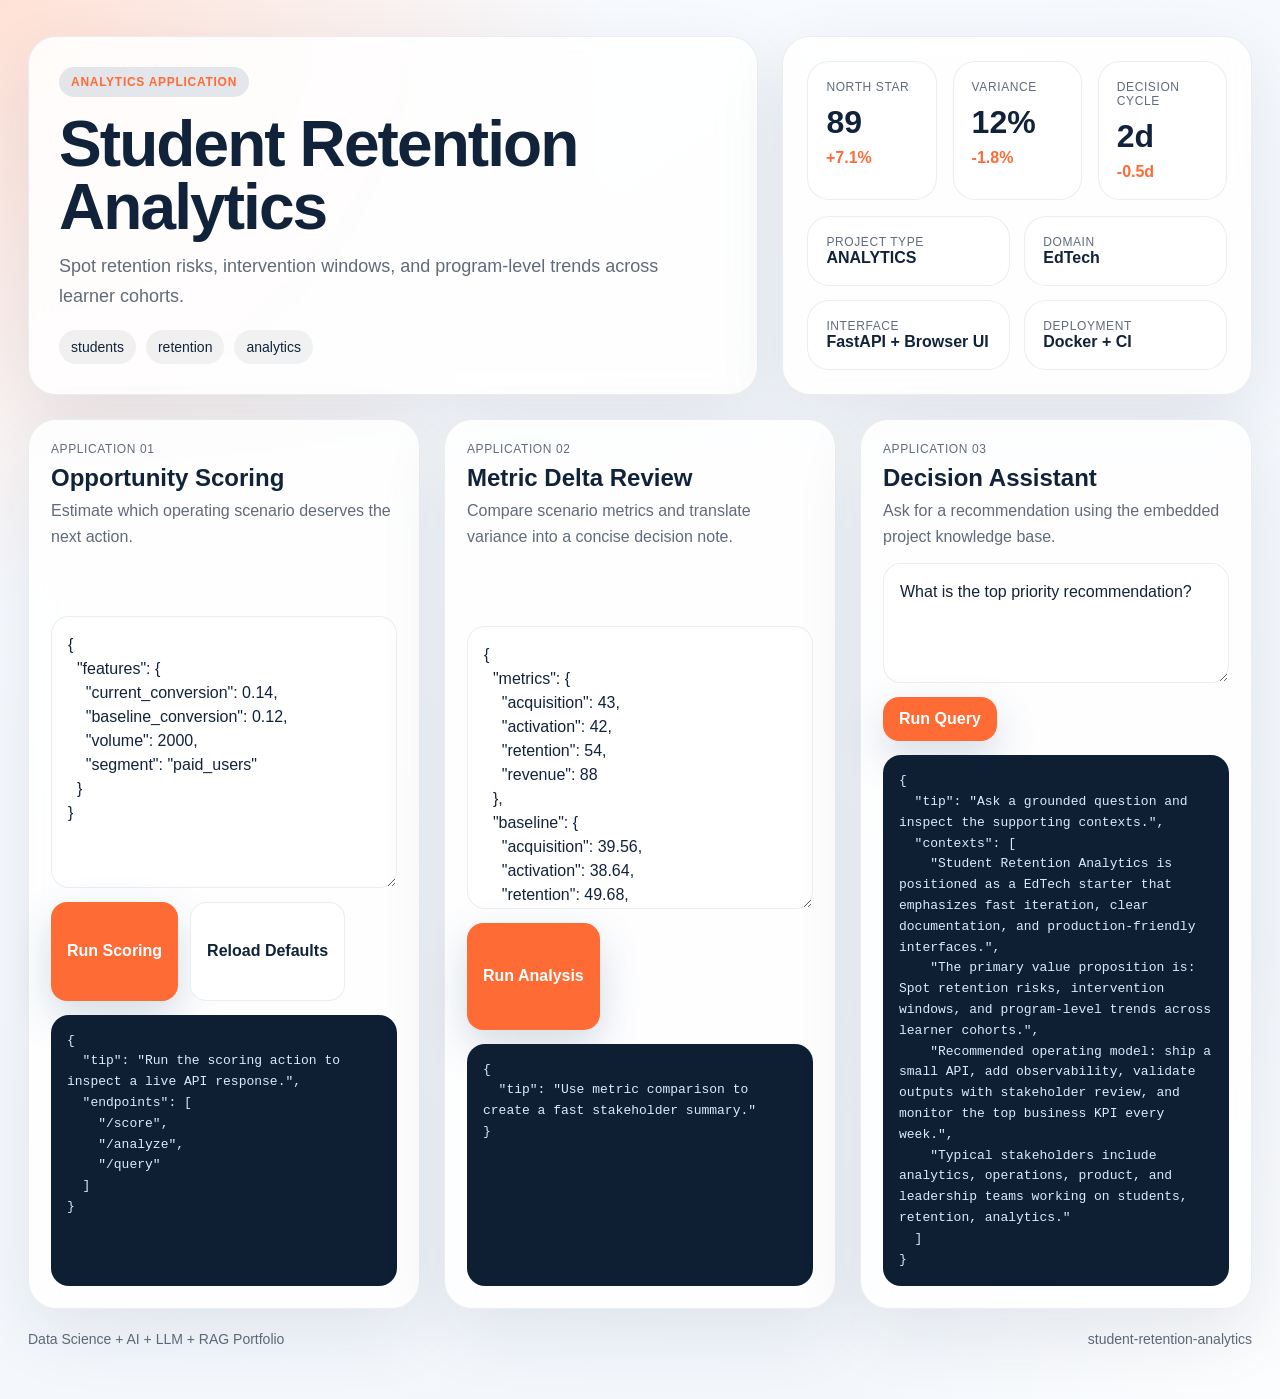
==== src/app/web/index.html @ 8980fadc "Publish production-ready portfolio project" ====
<!doctype html>
        <html lang="en">
        <head>
          <meta charset="utf-8">
          <meta name="viewport" content="width=device-width, initial-scale=1">
          <title>Student Retention Analytics</title>
          <link rel="stylesheet" href="./styles.css">
          <style>:root { --accent: #ff6b35; }</style>
        </head>
        <body>
          <div class="page">
            <section class="hero">
              <div class="panel hero-copy">
                <span class="eyebrow">Analytics Application</span>
                <h1 id="project-title">Student Retention Analytics</h1>
                <p id="project-summary" class="lead">Spot retention risks, intervention windows, and program-level trends across learner cohorts.</p>
                <ul id="project-tags" class="tag-list">
                  <li>students</li><li>retention</li><li>analytics</li>
                </ul>
              </div>
              <div class="panel hero-side">
                <div class="metric-grid">
                  <article class='card'><span>North Star</span><strong>89</strong><em>+7.1%</em></article>
<article class='card'><span>Variance</span><strong>12%</strong><em>-1.8%</em></article>
<article class='card'><span>Decision Cycle</span><strong>2d</strong><em>-0.5d</em></article>
                </div>
                <div class="mini-grid">
                  <article class='mini-card'><span>Project Type</span><strong>ANALYTICS</strong></article><article class='mini-card'><span>Domain</span><strong>EdTech</strong></article><article class='mini-card'><span>Interface</span><strong>FastAPI + Browser UI</strong></article><article class='mini-card'><span>Deployment</span><strong>Docker + CI</strong></article>
                </div>
              </div>
            </section>
            <section class="app-grid">
              <article class="panel module">
                <div class="module-header">
                  <span>Application 01</span>
                  <h2>Opportunity Scoring</h2>
                  <p>Estimate which operating scenario deserves the next action.</p>
                </div>
                <textarea id="score-input"></textarea>
                <div class="button-row">
                  <button id="run-score">Run Scoring</button>
                  <button id="load-defaults" class="secondary" type="button">Reload Defaults</button>
                </div>
                <pre id="score-output"></pre>
              </article>
              <article class="panel module">
                <div class="module-header">
                  <span>Application 02</span>
                  <h2>Metric Delta Review</h2>
                  <p>Compare scenario metrics and translate variance into a concise decision note.</p>
                </div>
                <textarea id="analyze-input"></textarea>
                <div class="button-row">
                  <button id="run-analyze">Run Analysis</button>
                </div>
                <pre id="analyze-output"></pre>
              </article>
              <article class="panel module">
                <div class="module-header">
                  <span>Application 03</span>
                  <h2>Decision Assistant</h2>
                  <p>Ask for a recommendation using the embedded project knowledge base.</p>
                </div>
                <textarea id="query-input" class="query-input"></textarea>
                <div class="button-row">
                  <button id="run-query">Run Query</button>
                </div>
                <pre id="query-output"></pre>
              </article>
            </section>
            <footer class="footer">
              <span>Data Science + AI + LLM + RAG Portfolio</span>
              <span>student-retention-analytics</span>
            </footer>
          </div>
          <script id="bootstrap-data" type="application/json">{"project": {"slug": "student-retention-analytics", "title": "Student Retention Analytics", "project_type": "analytics", "domain": "EdTech", "summary": "Spot retention risks, intervention windows, and program-level trends across learner cohorts.", "tags": ["students", "retention", "analytics"]}, "sample_features": {"current_conversion": 0.14, "baseline_conversion": 0.12, "volume": 2000, "segment": "paid_users"}, "sample_metrics": {"acquisition": 43.0, "activation": 42.0, "retention": 54.0, "revenue": 88.0}, "sample_query": "What is the top priority recommendation?", "knowledge_base": ["Student Retention Analytics is positioned as a EdTech starter that emphasizes fast iteration, clear documentation, and production-friendly interfaces.", "The primary value proposition is: Spot retention risks, intervention windows, and program-level trends across learner cohorts.", "Recommended operating model: ship a small API, add observability, validate outputs with stakeholder review, and monitor the top business KPI every week.", "Typical stakeholders include analytics, operations, product, and leadership teams working on students, retention, analytics."], "dashboard_metrics": [{"label": "North Star", "value": "89", "delta": "+7.1%"}, {"label": "Variance", "value": "12%", "delta": "-1.8%"}, {"label": "Decision Cycle", "value": "2d", "delta": "-0.5d"}]}</script>
          <script src="./app.js"></script>
        </body>
        </html>
---- src/app/web/styles.css ----
:root {
  --accent: #3d5a80;
  --accent-soft: rgba(61, 90, 128, 0.14);
  --bg: #f2f6fb;
  --card: rgba(255, 255, 255, 0.86);
  --line: rgba(16, 32, 51, 0.08);
  --ink: #11233a;
  --muted: #5f6b7a;
  --success: #2a9d8f;
}
* { box-sizing: border-box; }
html, body { margin: 0; min-height: 100%; }
body {
  font-family: "Avenir Next", "Segoe UI", sans-serif;
  color: var(--ink);
  background:
    radial-gradient(circle at top left, color-mix(in srgb, var(--accent) 20%, white), transparent 32%),
    radial-gradient(circle at bottom right, rgba(255,255,255,0.82), transparent 24%),
    linear-gradient(145deg, #f8fbff, var(--bg));
}
.page {
  max-width: 1320px;
  margin: 0 auto;
  padding: 36px 28px 52px;
}
.hero {
  display: grid;
  grid-template-columns: 1.4fr 0.9fr;
  gap: 24px;
  margin-bottom: 24px;
}
.panel {
  background: var(--card);
  border: 1px solid var(--line);
  border-radius: 28px;
  box-shadow: 0 24px 70px rgba(17, 35, 58, 0.09);
  backdrop-filter: blur(16px);
}
.hero-copy {
  padding: 30px;
}
.eyebrow {
  display: inline-flex;
  align-items: center;
  gap: 8px;
  padding: 8px 12px;
  background: var(--accent-soft);
  color: var(--accent);
  border-radius: 999px;
  text-transform: uppercase;
  letter-spacing: 0.06em;
  font-size: 12px;
  font-weight: 700;
}
h1 {
  margin: 16px 0 14px;
  font-size: clamp(2.2rem, 5vw, 4rem);
  line-height: 0.98;
  letter-spacing: -0.03em;
}
.lead {
  font-size: 18px;
  line-height: 1.65;
  color: var(--muted);
  max-width: 60ch;
  margin: 0;
}
.tag-list {
  display: flex;
  flex-wrap: wrap;
  gap: 10px;
  list-style: none;
  margin: 18px 0 0;
  padding: 0;
}
.tag-list li {
  padding: 9px 12px;
  border-radius: 999px;
  background: rgba(17, 35, 58, 0.06);
  color: var(--ink);
  font-size: 14px;
}
.hero-side {
  padding: 24px;
  display: grid;
  gap: 16px;
  align-content: space-between;
}
.metric-grid {
  display: grid;
  grid-template-columns: repeat(3, minmax(0, 1fr));
  gap: 16px;
}
.metric-card,
.mini-card,
.card {
  background: white;
  border: 1px solid var(--line);
  border-radius: 22px;
  padding: 18px;
}
.metric-card span,
.card span,
.mini-card span,
.module-header span {
  display: block;
  color: var(--muted);
  text-transform: uppercase;
  letter-spacing: 0.05em;
  font-size: 12px;
}
.metric-card strong,
.card strong {
  display: block;
  font-size: 32px;
  margin-top: 10px;
}
.metric-card em,
.card em {
  display: inline-block;
  margin-top: 8px;
  font-style: normal;
  color: var(--accent);
  font-weight: 700;
}
.mini-grid {
  display: grid;
  grid-template-columns: repeat(2, minmax(0, 1fr));
  gap: 14px;
}
.app-grid {
  display: grid;
  grid-template-columns: repeat(3, minmax(0, 1fr));
  gap: 24px;
}
.module {
  padding: 22px;
  display: grid;
  gap: 14px;
}
.module-header h2 {
  margin: 8px 0 6px;
  font-size: 24px;
}
.module-header p {
  margin: 0;
  color: var(--muted);
  line-height: 1.6;
}
textarea, input, button {
  font: inherit;
}
textarea {
  width: 100%;
  min-height: 220px;
  resize: vertical;
  border: 1px solid var(--line);
  border-radius: 18px;
  padding: 16px;
  background: rgba(255,255,255,0.92);
  color: var(--ink);
  line-height: 1.5;
}
.query-input {
  min-height: 120px;
}
button {
  border: 0;
  border-radius: 16px;
  background: var(--accent);
  color: white;
  padding: 13px 16px;
  font-weight: 700;
  cursor: pointer;
  box-shadow: 0 16px 40px rgba(61, 90, 128, 0.22);
}
button.secondary {
  background: white;
  color: var(--ink);
  border: 1px solid var(--line);
  box-shadow: none;
}
.button-row {
  display: flex;
  gap: 12px;
  flex-wrap: wrap;
}
pre {
  margin: 0;
  white-space: pre-wrap;
  word-break: break-word;
  background: #0e1f34;
  color: #dce8ff;
  border-radius: 18px;
  padding: 16px;
  min-height: 180px;
  font-size: 13px;
  line-height: 1.6;
  overflow: auto;
}
.footer {
  display: flex;
  justify-content: space-between;
  margin-top: 22px;
  color: var(--muted);
  font-size: 14px;
}
@media (max-width: 1080px) {
  .hero, .app-grid { grid-template-columns: 1fr; }
  .metric-grid { grid-template-columns: 1fr; }
}
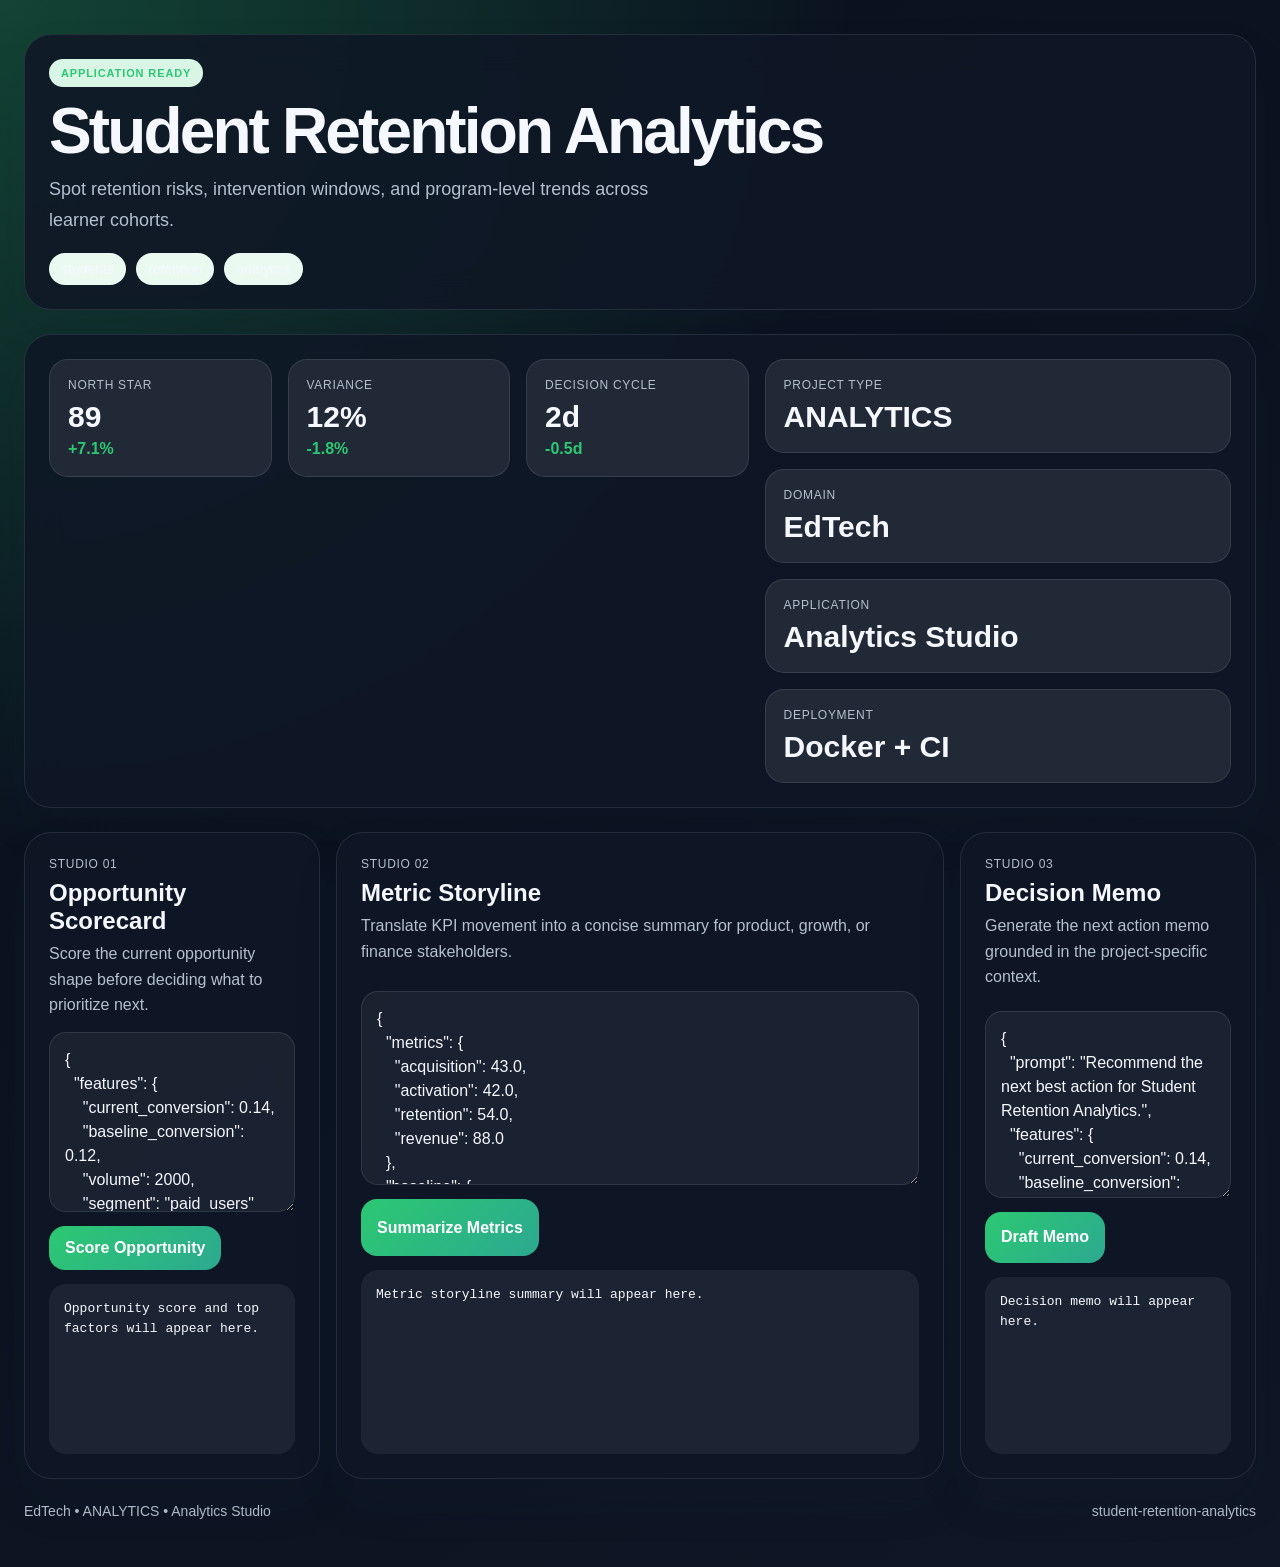
==== commit 569678dc: "Publish production-ready portfolio project" ====
--- a/src/app/web/index.html
+++ b/src/app/web/index.html
@@ -6,13 +6,12 @@
           <meta name="viewport" content="width=device-width, initial-scale=1">
           <title>Student Retention Analytics</title>
           <link rel="stylesheet" href="./styles.css">
-          <style>:root { --accent: #ff6b35; }</style>
         </head>
-        <body>
-          <div class="page">
+        <body class="surface-ink">
+          <div class="page layout-board eyebrow-solid headline-normal modules-3 hero-align-left">
             <section class="hero">
               <div class="panel hero-copy">
-                <span class="eyebrow">Analytics Application</span>
+                <span class="eyebrow" data-health>Analytics Studio</span>
                 <h1 id="project-title">Student Retention Analytics</h1>
                 <p id="project-summary" class="lead">Spot retention risks, intervention windows, and program-level trends across learner cohorts.</p>
                 <ul id="project-tags" class="tag-list">
@@ -26,55 +25,88 @@
 <article class='card'><span>Decision Cycle</span><strong>2d</strong><em>-0.5d</em></article>
                 </div>
                 <div class="mini-grid">
-                  <article class='mini-card'><span>Project Type</span><strong>ANALYTICS</strong></article><article class='mini-card'><span>Domain</span><strong>EdTech</strong></article><article class='mini-card'><span>Interface</span><strong>FastAPI + Browser UI</strong></article><article class='mini-card'><span>Deployment</span><strong>Docker + CI</strong></article>
+                  <article class='mini-card'><span>Project Type</span><strong>ANALYTICS</strong></article><article class='mini-card'><span>Domain</span><strong>EdTech</strong></article><article class='mini-card'><span>Application</span><strong>Analytics Studio</strong></article><article class='mini-card'><span>Deployment</span><strong>Docker + CI</strong></article>
                 </div>
               </div>
             </section>
             <section class="app-grid">
-              <article class="panel module">
-                <div class="module-header">
-                  <span>Application 01</span>
-                  <h2>Opportunity Scoring</h2>
-                  <p>Estimate which operating scenario deserves the next action.</p>
-                </div>
-                <textarea id="score-input"></textarea>
-                <div class="button-row">
-                  <button id="run-score">Run Scoring</button>
-                  <button id="load-defaults" class="secondary" type="button">Reload Defaults</button>
-                </div>
-                <pre id="score-output"></pre>
-              </article>
-              <article class="panel module">
-                <div class="module-header">
-                  <span>Application 02</span>
-                  <h2>Metric Delta Review</h2>
-                  <p>Compare scenario metrics and translate variance into a concise decision note.</p>
-                </div>
-                <textarea id="analyze-input"></textarea>
-                <div class="button-row">
-                  <button id="run-analyze">Run Analysis</button>
-                </div>
-                <pre id="analyze-output"></pre>
-              </article>
-              <article class="panel module">
-                <div class="module-header">
-                  <span>Application 03</span>
-                  <h2>Decision Assistant</h2>
-                  <p>Ask for a recommendation using the embedded project knowledge base.</p>
-                </div>
-                <textarea id="query-input" class="query-input"></textarea>
-                <div class="button-row">
-                  <button id="run-query">Run Query</button>
-                </div>
-                <pre id="query-output"></pre>
-              </article>
+              <article class="panel module js-module span-normal">
+          <div class="module-header">
+            <span>Studio 01</span>
+            <h2>Opportunity Scorecard</h2>
+            <p>Score the current opportunity shape before deciding what to prioritize next.</p>
+          </div>
+          <textarea class="js-input">{
+  &quot;features&quot;: {
+    &quot;current_conversion&quot;: 0.14,
+    &quot;baseline_conversion&quot;: 0.12,
+    &quot;volume&quot;: 2000,
+    &quot;segment&quot;: &quot;paid_users&quot;
+  }
+}</textarea>
+          <div class="button-row">
+            <button class="js-run" data-endpoint="/score" data-input-mode="json">Score Opportunity</button>
+          </div>
+          <pre class="js-output">Opportunity score and top factors will appear here.</pre>
+        </article>
+<article class="panel module js-module span-wide">
+          <div class="module-header">
+            <span>Studio 02</span>
+            <h2>Metric Storyline</h2>
+            <p>Translate KPI movement into a concise summary for product, growth, or finance stakeholders.</p>
+          </div>
+          <textarea class="js-input">{
+  &quot;metrics&quot;: {
+    &quot;acquisition&quot;: 43.0,
+    &quot;activation&quot;: 42.0,
+    &quot;retention&quot;: 54.0,
+    &quot;revenue&quot;: 88.0
+  },
+  &quot;baseline&quot;: {
+    &quot;acquisition&quot;: 39.56,
+    &quot;activation&quot;: 38.64,
+    &quot;retention&quot;: 49.68,
+    &quot;revenue&quot;: 80.96
+  }
+}</textarea>
+          <div class="button-row">
+            <button class="js-run" data-endpoint="/analyze" data-input-mode="json">Summarize Metrics</button>
+          </div>
+          <pre class="js-output">Metric storyline summary will appear here.</pre>
+        </article>
+<article class="panel module js-module span-normal">
+          <div class="module-header">
+            <span>Studio 03</span>
+            <h2>Decision Memo</h2>
+            <p>Generate the next action memo grounded in the project-specific context.</p>
+          </div>
+          <textarea class="js-input">{
+  &quot;prompt&quot;: &quot;Recommend the next best action for Student Retention Analytics.&quot;,
+  &quot;features&quot;: {
+    &quot;current_conversion&quot;: 0.14,
+    &quot;baseline_conversion&quot;: 0.12,
+    &quot;volume&quot;: 2000,
+    &quot;segment&quot;: &quot;paid_users&quot;
+  },
+  &quot;metrics&quot;: {
+    &quot;acquisition&quot;: 43.0,
+    &quot;activation&quot;: 42.0,
+    &quot;retention&quot;: 54.0,
+    &quot;revenue&quot;: 88.0
+  }
+}</textarea>
+          <div class="button-row">
+            <button class="js-run" data-endpoint="/recommend" data-input-mode="json">Draft Memo</button>
+          </div>
+          <pre class="js-output">Decision memo will appear here.</pre>
+        </article>
             </section>
             <footer class="footer">
-              <span>Data Science + AI + LLM + RAG Portfolio</span>
+              <span>EdTech • ANALYTICS • Analytics Studio</span>
               <span>student-retention-analytics</span>
             </footer>
           </div>
-          <script id="bootstrap-data" type="application/json">{"project": {"slug": "student-retention-analytics", "title": "Student Retention Analytics", "project_type": "analytics", "domain": "EdTech", "summary": "Spot retention risks, intervention windows, and program-level trends across learner cohorts.", "tags": ["students", "retention", "analytics"]}, "sample_features": {"current_conversion": 0.14, "baseline_conversion": 0.12, "volume": 2000, "segment": "paid_users"}, "sample_metrics": {"acquisition": 43.0, "activation": 42.0, "retention": 54.0, "revenue": 88.0}, "sample_query": "What is the top priority recommendation?", "knowledge_base": ["Student Retention Analytics is positioned as a EdTech starter that emphasizes fast iteration, clear documentation, and production-friendly interfaces.", "The primary value proposition is: Spot retention risks, intervention windows, and program-level trends across learner cohorts.", "Recommended operating model: ship a small API, add observability, validate outputs with stakeholder review, and monitor the top business KPI every week.", "Typical stakeholders include analytics, operations, product, and leadership teams working on students, retention, analytics."], "dashboard_metrics": [{"label": "North Star", "value": "89", "delta": "+7.1%"}, {"label": "Variance", "value": "12%", "delta": "-1.8%"}, {"label": "Decision Cycle", "value": "2d", "delta": "-0.5d"}]}</script>
+          <script id="bootstrap-data" type="application/json">{"project": {"slug": "student-retention-analytics", "title": "Student Retention Analytics", "project_type": "analytics", "domain": "EdTech", "summary": "Spot retention risks, intervention windows, and program-level trends across learner cohorts.", "tags": ["students", "retention", "analytics"]}, "app_archetype": "studio", "ui_profile": {"layout": "board", "surface": "ink", "font_stack": "\"Manrope\", \"Segoe UI\", sans-serif", "radius": 27, "shadow": 45, "eyebrow_style": "solid", "module_columns": 3, "hero_align": "left", "headline_mode": "normal"}, "app_modules": [{"label": "Studio 01", "title": "Opportunity Scorecard", "description": "Score the current opportunity shape before deciding what to prioritize next.", "endpoint": "/score", "input_mode": "json", "cta": "Score Opportunity", "prefill": "{\n  \"features\": {\n    \"current_conversion\": 0.14,\n    \"baseline_conversion\": 0.12,\n    \"volume\": 2000,\n    \"segment\": \"paid_users\"\n  }\n}", "hint": "Opportunity score and top factors will appear here.", "span": "normal"}, {"label": "Studio 02", "title": "Metric Storyline", "description": "Translate KPI movement into a concise summary for product, growth, or finance stakeholders.", "endpoint": "/analyze", "input_mode": "json", "cta": "Summarize Metrics", "prefill": "{\n  \"metrics\": {\n    \"acquisition\": 43.0,\n    \"activation\": 42.0,\n    \"retention\": 54.0,\n    \"revenue\": 88.0\n  },\n  \"baseline\": {\n    \"acquisition\": 39.56,\n    \"activation\": 38.64,\n    \"retention\": 49.68,\n    \"revenue\": 80.96\n  }\n}", "hint": "Metric storyline summary will appear here.", "span": "wide"}, {"label": "Studio 03", "title": "Decision Memo", "description": "Generate the next action memo grounded in the project-specific context.", "endpoint": "/recommend", "input_mode": "json", "cta": "Draft Memo", "prefill": "{\n  \"prompt\": \"Recommend the next best action for Student Retention Analytics.\",\n  \"features\": {\n    \"current_conversion\": 0.14,\n    \"baseline_conversion\": 0.12,\n    \"volume\": 2000,\n    \"segment\": \"paid_users\"\n  },\n  \"metrics\": {\n    \"acquisition\": 43.0,\n    \"activation\": 42.0,\n    \"retention\": 54.0,\n    \"revenue\": 88.0\n  }\n}", "hint": "Decision memo will appear here.", "span": "normal"}], "sample_features": {"current_conversion": 0.14, "baseline_conversion": 0.12, "volume": 2000, "segment": "paid_users"}, "sample_metrics": {"acquisition": 43.0, "activation": 42.0, "retention": 54.0, "revenue": 88.0}, "knowledge_base": ["Student Retention Analytics is positioned as a EdTech starter that emphasizes fast iteration, clear documentation, and production-friendly interfaces.", "The primary value proposition is: Spot retention risks, intervention windows, and program-level trends across learner cohorts.", "Recommended operating model: ship a small API, add observability, validate outputs with stakeholder review, and monitor the top business KPI every week.", "Typical stakeholders include analytics, operations, product, and leadership teams working on students, retention, analytics."], "dashboard_metrics": [{"label": "North Star", "value": "89", "delta": "+7.1%"}, {"label": "Variance", "value": "12%", "delta": "-1.8%"}, {"label": "Decision Cycle", "value": "2d", "delta": "-0.5d"}]}</script>
           <script src="./app.js"></script>
         </body>
         </html>
--- a/src/app/web/styles.css
+++ b/src/app/web/styles.css
@@ -1,141 +1,185 @@
 
 :root {
-  --accent: #3d5a80;
-  --accent-soft: rgba(61, 90, 128, 0.14);
-  --bg: #f2f6fb;
+  --accent: #2cc872;
+  --accent-2: #2ca990;
+  --accent-soft: color-mix(in srgb, var(--accent) 18%, white);
+  --radius: 27px;
+  --shadow-size: 45px;
+  --font-stack: "Manrope", "Segoe UI", sans-serif;
+  --bg: #f4f7fb;
   --card: rgba(255, 255, 255, 0.86);
   --line: rgba(16, 32, 51, 0.08);
-  --ink: #11233a;
+  --ink: #102033;
   --muted: #5f6b7a;
-  --success: #2a9d8f;
+  --output-bg: #0d1b2e;
+  --output-ink: #dae8ff;
 }
 * { box-sizing: border-box; }
 html, body { margin: 0; min-height: 100%; }
 body {
-  font-family: "Avenir Next", "Segoe UI", sans-serif;
+  font-family: var(--font-stack);
   color: var(--ink);
-  background:
-    radial-gradient(circle at top left, color-mix(in srgb, var(--accent) 20%, white), transparent 32%),
-    radial-gradient(circle at bottom right, rgba(255,255,255,0.82), transparent 24%),
-    linear-gradient(145deg, #f8fbff, var(--bg));
+  background: linear-gradient(145deg, #f8fbff, var(--bg));
+}
+body.surface-mist {
+  --bg: #eef4fb;
+  background:
+    radial-gradient(circle at top left, color-mix(in srgb, var(--accent) 18%, white), transparent 34%),
+    linear-gradient(145deg, #fbfdff, var(--bg));
+}
+body.surface-aurora {
+  --bg: #edf1ff;
+  background:
+    radial-gradient(circle at 0% 0%, color-mix(in srgb, var(--accent) 22%, white), transparent 38%),
+    radial-gradient(circle at 100% 100%, color-mix(in srgb, var(--accent-2) 20%, white), transparent 28%),
+    linear-gradient(135deg, #f7f8ff, var(--bg));
+}
+body.surface-sand {
+  --bg: #f5efe8;
+  --card: rgba(255, 251, 246, 0.9);
+  background:
+    linear-gradient(135deg, rgba(255,255,255,0.82), rgba(245, 239, 232, 0.98)),
+    radial-gradient(circle at top right, color-mix(in srgb, var(--accent) 16%, white), transparent 32%);
+}
+body.surface-slate {
+  --bg: #ecf0f7;
+  --card: rgba(248, 250, 255, 0.88);
+  background:
+    linear-gradient(160deg, #f7f9fc, var(--bg)),
+    radial-gradient(circle at bottom left, color-mix(in srgb, var(--accent-2) 16%, white), transparent 34%);
+}
+body.surface-paper {
+  --bg: #f8f8f4;
+  --card: rgba(255,255,255,0.93);
+  background:
+    linear-gradient(180deg, #fffefb, var(--bg));
+}
+body.surface-ink {
+  --bg: #0f1726;
+  --card: rgba(15, 23, 38, 0.88);
+  --line: rgba(226, 238, 255, 0.1);
+  --ink: #f5f8ff;
+  --muted: #b4c0cf;
+  --output-bg: rgba(255,255,255,0.06);
+  --output-ink: #f5f8ff;
+  background:
+    radial-gradient(circle at top left, color-mix(in srgb, var(--accent) 28%, transparent), transparent 42%),
+    linear-gradient(145deg, #09111d, var(--bg));
 }
 .page {
-  max-width: 1320px;
+  max-width: 1360px;
   margin: 0 auto;
-  padding: 36px 28px 52px;
-}
-.hero {
-  display: grid;
-  grid-template-columns: 1.4fr 0.9fr;
+  padding: 34px 24px 48px;
+  display: grid;
   gap: 24px;
-  margin-bottom: 24px;
 }
 .panel {
   background: var(--card);
   border: 1px solid var(--line);
-  border-radius: 28px;
-  box-shadow: 0 24px 70px rgba(17, 35, 58, 0.09);
-  backdrop-filter: blur(16px);
-}
-.hero-copy {
-  padding: 30px;
+  border-radius: var(--radius);
+  box-shadow: 0 24px var(--shadow-size) rgba(16, 32, 51, 0.1);
+  backdrop-filter: blur(18px);
+}
+.hero {
+  display: grid;
+  gap: 24px;
+}
+.hero-copy,
+.hero-side,
+.module {
+  padding: 24px;
 }
 .eyebrow {
   display: inline-flex;
   align-items: center;
   gap: 8px;
   padding: 8px 12px;
+  border-radius: 999px;
   background: var(--accent-soft);
   color: var(--accent);
-  border-radius: 999px;
   text-transform: uppercase;
-  letter-spacing: 0.06em;
-  font-size: 12px;
-  font-weight: 700;
+  letter-spacing: 0.08em;
+  font-size: 11px;
+  font-weight: 800;
+}
+.page.eyebrow-outline .eyebrow {
+  background: transparent;
+  border: 1px solid color-mix(in srgb, var(--accent) 40%, white);
+}
+.page.eyebrow-soft .eyebrow {
+  background: color-mix(in srgb, var(--accent) 12%, white);
+  color: color-mix(in srgb, var(--accent) 82%, black);
 }
 h1 {
-  margin: 16px 0 14px;
-  font-size: clamp(2.2rem, 5vw, 4rem);
-  line-height: 0.98;
-  letter-spacing: -0.03em;
-}
+  margin: 14px 0 12px;
+  font-size: clamp(2.2rem, 5vw, 4.4rem);
+  line-height: 0.96;
+  letter-spacing: -0.045em;
+}
+.page.headline-compact h1 { max-width: 10ch; }
+.page.headline-tall h1 { line-height: 1.03; font-size: clamp(2.4rem, 5vw, 4.8rem); }
 .lead {
+  margin: 0;
   font-size: 18px;
-  line-height: 1.65;
+  line-height: 1.68;
   color: var(--muted);
-  max-width: 60ch;
-  margin: 0;
+  max-width: 62ch;
 }
 .tag-list {
+  list-style: none;
   display: flex;
   flex-wrap: wrap;
   gap: 10px;
-  list-style: none;
   margin: 18px 0 0;
   padding: 0;
 }
 .tag-list li {
-  padding: 9px 12px;
+  padding: 8px 12px;
   border-radius: 999px;
-  background: rgba(17, 35, 58, 0.06);
+  background: color-mix(in srgb, var(--accent) 10%, white);
   color: var(--ink);
   font-size: 14px;
 }
 .hero-side {
-  padding: 24px;
   display: grid;
   gap: 16px;
-  align-content: space-between;
-}
-.metric-grid {
-  display: grid;
-  grid-template-columns: repeat(3, minmax(0, 1fr));
+}
+.metric-grid,
+.mini-grid,
+.app-grid {
+  display: grid;
   gap: 16px;
 }
-.metric-card,
-.mini-card,
-.card {
-  background: white;
+.card,
+.mini-card {
+  background: color-mix(in srgb, var(--card) 92%, white);
   border: 1px solid var(--line);
-  border-radius: 22px;
+  border-radius: calc(var(--radius) - 8px);
   padding: 18px;
 }
-.metric-card span,
 .card span,
 .mini-card span,
 .module-header span {
   display: block;
   color: var(--muted);
   text-transform: uppercase;
-  letter-spacing: 0.05em;
+  letter-spacing: 0.06em;
   font-size: 12px;
 }
-.metric-card strong,
-.card strong {
+.card strong,
+.mini-card strong {
   display: block;
-  font-size: 32px;
-  margin-top: 10px;
-}
-.metric-card em,
+  margin-top: 8px;
+  font-size: 30px;
+}
 .card em {
   display: inline-block;
-  margin-top: 8px;
+  margin-top: 6px;
   font-style: normal;
   color: var(--accent);
   font-weight: 700;
 }
-.mini-grid {
-  display: grid;
-  grid-template-columns: repeat(2, minmax(0, 1fr));
-  gap: 14px;
-}
-.app-grid {
-  display: grid;
-  grid-template-columns: repeat(3, minmax(0, 1fr));
-  gap: 24px;
-}
 .module {
-  padding: 22px;
   display: grid;
   gap: 14px;
 }
@@ -148,65 +192,157 @@
   color: var(--muted);
   line-height: 1.6;
 }
-textarea, input, button {
+textarea,
+button {
   font: inherit;
 }
 textarea {
   width: 100%;
-  min-height: 220px;
+  min-height: 180px;
   resize: vertical;
   border: 1px solid var(--line);
-  border-radius: 18px;
-  padding: 16px;
-  background: rgba(255,255,255,0.92);
+  border-radius: calc(var(--radius) - 10px);
+  padding: 15px;
+  background: rgba(255,255,255,0.82);
   color: var(--ink);
   line-height: 1.5;
 }
-.query-input {
-  min-height: 120px;
+body.surface-ink textarea {
+  background: rgba(255,255,255,0.05);
+}
+.module-input-text {
+  min-height: 110px;
+}
+.button-row {
+  display: flex;
+  flex-wrap: wrap;
+  gap: 10px;
 }
 button {
   border: 0;
   border-radius: 16px;
-  background: var(--accent);
+  background: linear-gradient(135deg, var(--accent), var(--accent-2));
   color: white;
   padding: 13px 16px;
   font-weight: 700;
   cursor: pointer;
-  box-shadow: 0 16px 40px rgba(61, 90, 128, 0.22);
-}
-button.secondary {
-  background: white;
-  color: var(--ink);
-  border: 1px solid var(--line);
-  box-shadow: none;
-}
-.button-row {
-  display: flex;
-  gap: 12px;
-  flex-wrap: wrap;
 }
 pre {
   margin: 0;
   white-space: pre-wrap;
   word-break: break-word;
-  background: #0e1f34;
-  color: #dce8ff;
-  border-radius: 18px;
-  padding: 16px;
-  min-height: 180px;
+  background: var(--output-bg);
+  color: var(--output-ink);
+  border-radius: calc(var(--radius) - 10px);
+  padding: 15px;
+  min-height: 170px;
+  line-height: 1.58;
   font-size: 13px;
-  line-height: 1.6;
   overflow: auto;
 }
 .footer {
   display: flex;
   justify-content: space-between;
-  margin-top: 22px;
   color: var(--muted);
   font-size: 14px;
 }
-@media (max-width: 1080px) {
-  .hero, .app-grid { grid-template-columns: 1fr; }
-  .metric-grid { grid-template-columns: 1fr; }
-}
+.page.layout-horizon .hero {
+  grid-template-columns: 1.45fr 1fr;
+  align-items: stretch;
+}
+.page.layout-horizon.modules-2 .app-grid,
+.page.layout-horizon.modules-3 .app-grid {
+  grid-template-columns: repeat(3, minmax(0, 1fr));
+}
+.page.layout-rail .hero {
+  grid-template-columns: 0.92fr 1.08fr;
+}
+.page.layout-rail .hero-copy {
+  padding-top: 34px;
+}
+.page.layout-rail .app-grid {
+  grid-template-columns: repeat(2, minmax(0, 1fr));
+}
+.page.layout-folio .hero {
+  grid-template-columns: 1fr;
+}
+.page.layout-folio .hero-copy {
+  text-align: center;
+}
+.page.layout-folio .lead {
+  margin-inline: auto;
+}
+.page.layout-folio .tag-list {
+  justify-content: center;
+}
+.page.layout-folio .metric-grid {
+  grid-template-columns: repeat(3, minmax(0, 1fr));
+}
+.page.layout-folio .mini-grid {
+  grid-template-columns: repeat(4, minmax(0, 1fr));
+}
+.page.layout-folio .app-grid {
+  grid-template-columns: repeat(2, minmax(0, 1fr));
+}
+.page.layout-board .hero {
+  grid-template-columns: 1fr;
+}
+.page.layout-board .hero-side {
+  grid-template-columns: 1.2fr 0.8fr;
+  align-items: start;
+}
+.page.layout-board .metric-grid {
+  grid-template-columns: repeat(3, minmax(0, 1fr));
+}
+.page.layout-board .app-grid {
+  grid-template-columns: repeat(4, minmax(0, 1fr));
+}
+.page.layout-stack .hero {
+  grid-template-columns: 1fr;
+}
+.page.layout-stack .hero-side {
+  grid-template-columns: repeat(2, minmax(0, 1fr));
+}
+.page.layout-stack .app-grid {
+  grid-template-columns: repeat(3, minmax(0, 1fr));
+}
+.page.layout-console .hero {
+  grid-template-columns: 1.1fr 0.9fr;
+}
+.page.layout-console .panel,
+.page.layout-console .card,
+.page.layout-console .mini-card {
+  border-radius: 18px;
+}
+.page.modules-2 .app-grid {
+  grid-template-columns: repeat(2, minmax(0, 1fr));
+}
+.module.span-wide {
+  grid-column: span 2;
+}
+.hero-align-center .hero-copy {
+  text-align: center;
+}
+.hero-align-center .lead,
+.hero-align-center .tag-list {
+  margin-inline: auto;
+  justify-content: center;
+}
+@media (max-width: 1120px) {
+  .page.layout-horizon .hero,
+  .page.layout-rail .hero,
+  .page.layout-console .hero,
+  .page.layout-board .hero-side,
+  .page.layout-folio .mini-grid,
+  .page.layout-stack .hero-side,
+  .page.modules-2 .app-grid,
+  .page.layout-board .app-grid,
+  .page.layout-stack .app-grid,
+  .page.layout-horizon.modules-3 .app-grid,
+  .page.layout-folio .app-grid {
+    grid-template-columns: 1fr;
+  }
+  .module.span-wide {
+    grid-column: auto;
+  }
+}
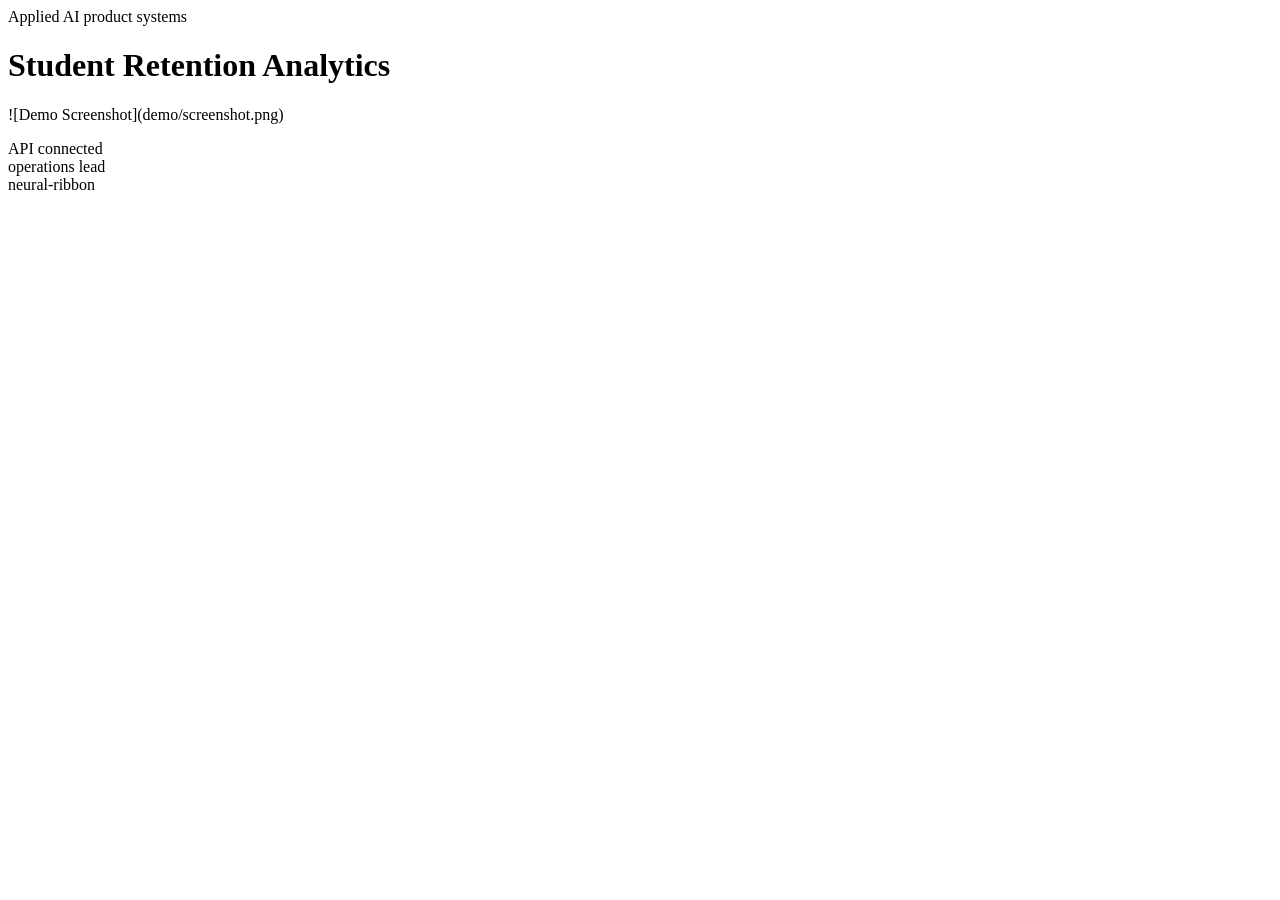
==== commit e271bcb7: "Upgrade to production-grade app scaffold and 3D landing page" ====
--- a/src/app/web/index.html
+++ b/src/app/web/index.html
@@ -1,112 +1,29 @@
-
-        <!doctype html>
-        <html lang="en">
-        <head>
-          <meta charset="utf-8">
-          <meta name="viewport" content="width=device-width, initial-scale=1">
-          <title>Student Retention Analytics</title>
-          <link rel="stylesheet" href="./styles.css">
-        </head>
-        <body class="surface-ink">
-          <div class="page layout-board eyebrow-solid headline-normal modules-3 hero-align-left">
-            <section class="hero">
-              <div class="panel hero-copy">
-                <span class="eyebrow" data-health>Analytics Studio</span>
-                <h1 id="project-title">Student Retention Analytics</h1>
-                <p id="project-summary" class="lead">Spot retention risks, intervention windows, and program-level trends across learner cohorts.</p>
-                <ul id="project-tags" class="tag-list">
-                  <li>students</li><li>retention</li><li>analytics</li>
-                </ul>
-              </div>
-              <div class="panel hero-side">
-                <div class="metric-grid">
-                  <article class='card'><span>North Star</span><strong>89</strong><em>+7.1%</em></article>
-<article class='card'><span>Variance</span><strong>12%</strong><em>-1.8%</em></article>
-<article class='card'><span>Decision Cycle</span><strong>2d</strong><em>-0.5d</em></article>
-                </div>
-                <div class="mini-grid">
-                  <article class='mini-card'><span>Project Type</span><strong>ANALYTICS</strong></article><article class='mini-card'><span>Domain</span><strong>EdTech</strong></article><article class='mini-card'><span>Application</span><strong>Analytics Studio</strong></article><article class='mini-card'><span>Deployment</span><strong>Docker + CI</strong></article>
-                </div>
-              </div>
-            </section>
-            <section class="app-grid">
-              <article class="panel module js-module span-normal">
-          <div class="module-header">
-            <span>Studio 01</span>
-            <h2>Opportunity Scorecard</h2>
-            <p>Score the current opportunity shape before deciding what to prioritize next.</p>
-          </div>
-          <textarea class="js-input">{
-  &quot;features&quot;: {
-    &quot;current_conversion&quot;: 0.14,
-    &quot;baseline_conversion&quot;: 0.12,
-    &quot;volume&quot;: 2000,
-    &quot;segment&quot;: &quot;paid_users&quot;
-  }
-}</textarea>
-          <div class="button-row">
-            <button class="js-run" data-endpoint="/score" data-input-mode="json">Score Opportunity</button>
-          </div>
-          <pre class="js-output">Opportunity score and top factors will appear here.</pre>
-        </article>
-<article class="panel module js-module span-wide">
-          <div class="module-header">
-            <span>Studio 02</span>
-            <h2>Metric Storyline</h2>
-            <p>Translate KPI movement into a concise summary for product, growth, or finance stakeholders.</p>
-          </div>
-          <textarea class="js-input">{
-  &quot;metrics&quot;: {
-    &quot;acquisition&quot;: 43.0,
-    &quot;activation&quot;: 42.0,
-    &quot;retention&quot;: 54.0,
-    &quot;revenue&quot;: 88.0
-  },
-  &quot;baseline&quot;: {
-    &quot;acquisition&quot;: 39.56,
-    &quot;activation&quot;: 38.64,
-    &quot;retention&quot;: 49.68,
-    &quot;revenue&quot;: 80.96
-  }
-}</textarea>
-          <div class="button-row">
-            <button class="js-run" data-endpoint="/analyze" data-input-mode="json">Summarize Metrics</button>
-          </div>
-          <pre class="js-output">Metric storyline summary will appear here.</pre>
-        </article>
-<article class="panel module js-module span-normal">
-          <div class="module-header">
-            <span>Studio 03</span>
-            <h2>Decision Memo</h2>
-            <p>Generate the next action memo grounded in the project-specific context.</p>
-          </div>
-          <textarea class="js-input">{
-  &quot;prompt&quot;: &quot;Recommend the next best action for Student Retention Analytics.&quot;,
-  &quot;features&quot;: {
-    &quot;current_conversion&quot;: 0.14,
-    &quot;baseline_conversion&quot;: 0.12,
-    &quot;volume&quot;: 2000,
-    &quot;segment&quot;: &quot;paid_users&quot;
-  },
-  &quot;metrics&quot;: {
-    &quot;acquisition&quot;: 43.0,
-    &quot;activation&quot;: 42.0,
-    &quot;retention&quot;: 54.0,
-    &quot;revenue&quot;: 88.0
-  }
-}</textarea>
-          <div class="button-row">
-            <button class="js-run" data-endpoint="/recommend" data-input-mode="json">Draft Memo</button>
-          </div>
-          <pre class="js-output">Decision memo will appear here.</pre>
-        </article>
-            </section>
-            <footer class="footer">
-              <span>EdTech • ANALYTICS • Analytics Studio</span>
-              <span>student-retention-analytics</span>
-            </footer>
-          </div>
-          <script id="bootstrap-data" type="application/json">{"project": {"slug": "student-retention-analytics", "title": "Student Retention Analytics", "project_type": "analytics", "domain": "EdTech", "summary": "Spot retention risks, intervention windows, and program-level trends across learner cohorts.", "tags": ["students", "retention", "analytics"]}, "app_archetype": "studio", "ui_profile": {"layout": "board", "surface": "ink", "font_stack": "\"Manrope\", \"Segoe UI\", sans-serif", "radius": 27, "shadow": 45, "eyebrow_style": "solid", "module_columns": 3, "hero_align": "left", "headline_mode": "normal"}, "app_modules": [{"label": "Studio 01", "title": "Opportunity Scorecard", "description": "Score the current opportunity shape before deciding what to prioritize next.", "endpoint": "/score", "input_mode": "json", "cta": "Score Opportunity", "prefill": "{\n  \"features\": {\n    \"current_conversion\": 0.14,\n    \"baseline_conversion\": 0.12,\n    \"volume\": 2000,\n    \"segment\": \"paid_users\"\n  }\n}", "hint": "Opportunity score and top factors will appear here.", "span": "normal"}, {"label": "Studio 02", "title": "Metric Storyline", "description": "Translate KPI movement into a concise summary for product, growth, or finance stakeholders.", "endpoint": "/analyze", "input_mode": "json", "cta": "Summarize Metrics", "prefill": "{\n  \"metrics\": {\n    \"acquisition\": 43.0,\n    \"activation\": 42.0,\n    \"retention\": 54.0,\n    \"revenue\": 88.0\n  },\n  \"baseline\": {\n    \"acquisition\": 39.56,\n    \"activation\": 38.64,\n    \"retention\": 49.68,\n    \"revenue\": 80.96\n  }\n}", "hint": "Metric storyline summary will appear here.", "span": "wide"}, {"label": "Studio 03", "title": "Decision Memo", "description": "Generate the next action memo grounded in the project-specific context.", "endpoint": "/recommend", "input_mode": "json", "cta": "Draft Memo", "prefill": "{\n  \"prompt\": \"Recommend the next best action for Student Retention Analytics.\",\n  \"features\": {\n    \"current_conversion\": 0.14,\n    \"baseline_conversion\": 0.12,\n    \"volume\": 2000,\n    \"segment\": \"paid_users\"\n  },\n  \"metrics\": {\n    \"acquisition\": 43.0,\n    \"activation\": 42.0,\n    \"retention\": 54.0,\n    \"revenue\": 88.0\n  }\n}", "hint": "Decision memo will appear here.", "span": "normal"}], "sample_features": {"current_conversion": 0.14, "baseline_conversion": 0.12, "volume": 2000, "segment": "paid_users"}, "sample_metrics": {"acquisition": 43.0, "activation": 42.0, "retention": 54.0, "revenue": 88.0}, "knowledge_base": ["Student Retention Analytics is positioned as a EdTech starter that emphasizes fast iteration, clear documentation, and production-friendly interfaces.", "The primary value proposition is: Spot retention risks, intervention windows, and program-level trends across learner cohorts.", "Recommended operating model: ship a small API, add observability, validate outputs with stakeholder review, and monitor the top business KPI every week.", "Typical stakeholders include analytics, operations, product, and leadership teams working on students, retention, analytics."], "dashboard_metrics": [{"label": "North Star", "value": "89", "delta": "+7.1%"}, {"label": "Variance", "value": "12%", "delta": "-1.8%"}, {"label": "Decision Cycle", "value": "2d", "delta": "-0.5d"}]}</script>
-          <script src="./app.js"></script>
-        </body>
-        </html>
+<!DOCTYPE html>
+<html lang="en">
+<head>
+  <meta charset="UTF-8" />
+  <meta name="viewport" content="width=device-width, initial-scale=1.0" />
+  <title>Student Retention Analytics App</title>
+  <link rel="stylesheet" href="/assets/styles.css" />
+</head>
+<body>
+  <div id="scene" class="app-scene">
+    <header class="shell hero">
+      <div>
+        <span class="eyebrow">Applied AI product systems</span>
+        <h1>Student Retention Analytics</h1>
+        <p>![Demo Screenshot](demo/screenshot.png)</p>
+      </div>
+      <aside class="status-card">
+        <div class="pill">API connected</div>
+        <div class="pill">operations lead</div>
+        <div class="pill">neural-ribbon</div>
+      </aside>
+    </header>
+    <section id="metrics" class="grid metrics"></section>
+    <section id="signals" class="grid signals"></section>
+  </div>
+  <script>window.PROJECT_MANIFEST = {"slug": "student-retention-analytics", "title": "Student Retention Analytics", "summary": "![Demo Screenshot](demo/screenshot.png)", "domain": "Applied AI product systems", "audience": "operations lead", "promise": "Turn promising technical capability into a production-shaped workflow for real teams.", "hero": ["Production-grade app scaffold with API, CI, tests, Docker, and GitHub Pages landing.", "3D landing surface designed for GitHub Pages and recruiter-friendly storytelling.", "App backend structured for local or container deployment without changing the product narrative."], "kpis": [{"label": "Workflow clarity", "value": "96%", "note": "Operator actions mapped to product stages"}, {"label": "Deployment posture", "value": "API + Docker", "note": "Local and containerized startup paths"}, {"label": "Presentation layer", "value": "3D Pages ready", "note": "Static GitHub landing page included"}], "stages": ["ingest", "validate", "analyze", "decide", "monitor"], "cards": [{"title": "Operator cockpit", "body": "One-screen surface for the operations lead to understand what matters first."}, {"title": "API contract", "body": "Structured endpoints for health, manifest, readiness, and showcase data."}, {"title": "Deployment path", "body": "Repository includes Docker, Compose, CI workflow, and a Pages-ready landing surface."}], "scene": "neural-ribbon", "theme": {"bg": "#0f0c07", "surface": "#1f1811", "ink": "#fff8ef", "muted": "#cab59a", "accent": "#ffb15e", "accent2": "#7ef7d0"}, "pages_url": "https://r-behera.github.io/student-retention-analytics/", "api_examples": {"health": {"status": "ok", "project": "student-retention-analytics"}, "readiness": {"api": "ready", "landing_page": "docs/index.html", "container": "Dockerfile present"}, "signals": [{"name": "Decision coverage", "status": "strong", "detail": "App and landing narrative aligned"}, {"name": "Operator context", "status": "strong", "detail": "Primary user anchored as operations lead"}, {"name": "Delivery path", "status": "ready", "detail": "Pages + containerized app scaffold generated"}]}};</script>
+  <script src="/assets/app.js"></script>
+</body>
+</html>
